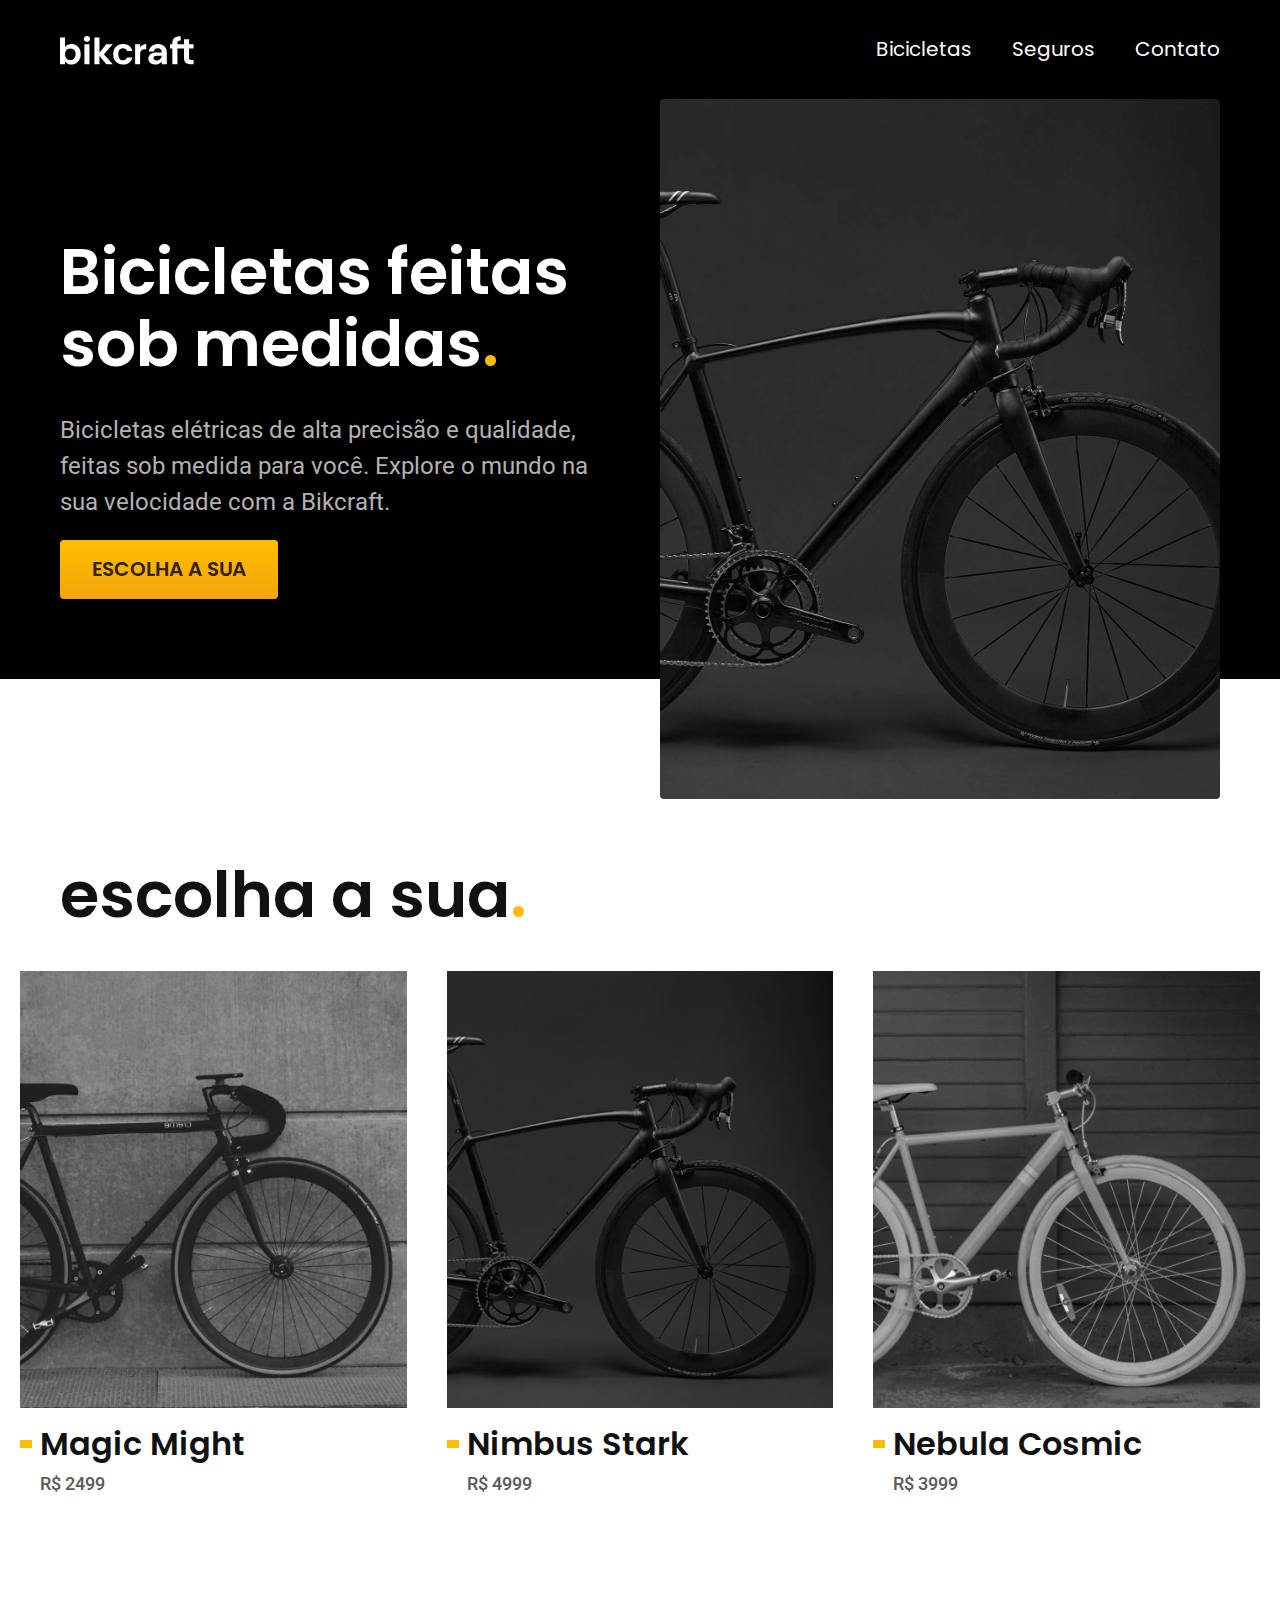
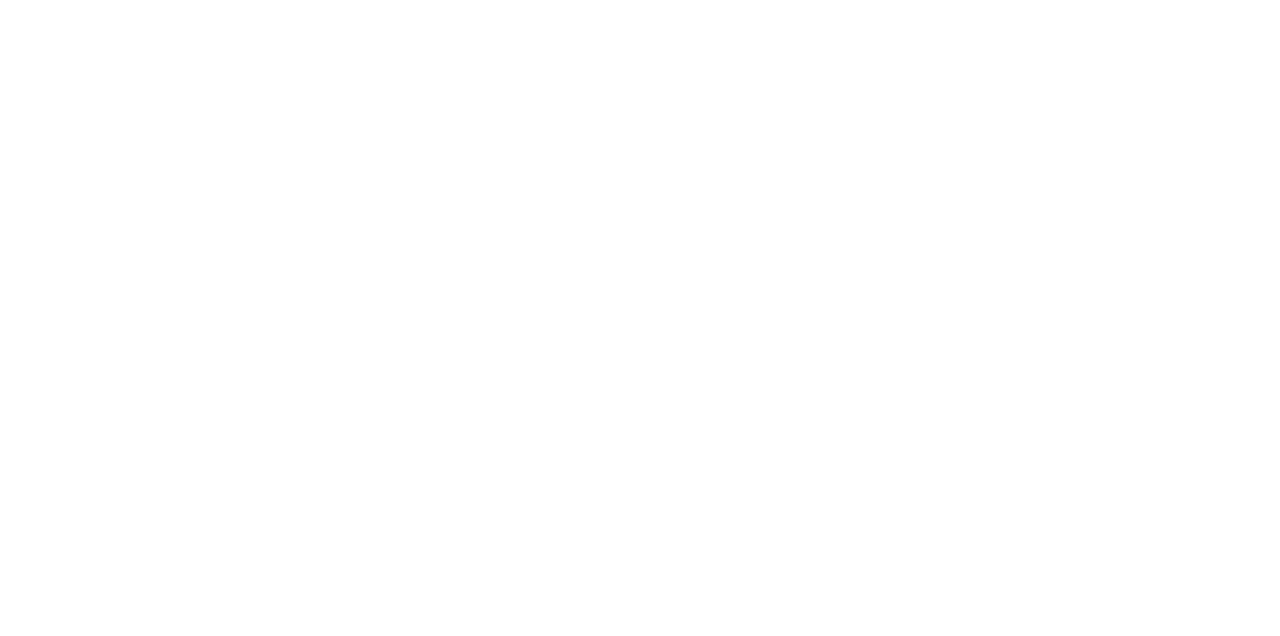
==== index.html @ 34b4db90 "componentes, tipografia, lista de bicicletas" ====
<!DOCTYPE html>
<html lang="pt-br">
<head>
    <meta charset="UTF-8">
    <meta name="viewport" content="width=device-width, initial-scale=1.0">
    <meta name="description" content="Bicicletas elétricas de alta precisão e qualidade, feitas sob medida para você. Explore o mundo na sua velocidade com a Bikcraft.">
    <title>Bikecraft - Bicicletas Elétricas</title>
    <link rel="stylesheet" href="./css/style.css">

    <link rel="preconnect" href="https://fonts.googleapis.com">
    <link rel="preconnect" href="https://fonts.gstatic.com" crossorigin>
    <link href="https://fonts.googleapis.com/css2?family=Poppins:wght@400;600&family=Roboto:wght@400;500&display=swap" rel="stylesheet">

</head>
<body>
    <header class="header-bg">
     <div class="header container">
            <a href="./"><img src="./img/bikcraft.svg" alt="Bikcraft"></a>
        <nav aria-label="primaria">
            <ul class="header-menu font-1-m cor-0">
                <li><a href="./bicicletas.html">Bicicletas</a></li>
                <li><a href="./seguros.html">Seguros</a></li>
                <li><a href="./contato.html">Contato</a></li>
            </ul>
        </nav>
     </div>
    </header>

    <main class="introducao-bg">
        <div class="introducao container">
            <div class="introducao-conteudo">
                <h1 class="font-1-xxl cor-0">Bicicletas feitas sob medidas<span class="cor-p1">.</span></h1>
                <p class="font-2-l cor-5">Bicicletas elétricas de alta precisão e qualidade, feitas sob medida para você. Explore o mundo na sua velocidade com a Bikcraft.</p>
                <a class="botao" href="./bibicletas.html">Escolha a sua</a>
            </div>
            <div>
                <img src="./img/fotos/introducao.jpg" alt="Bicicleta elétrica preta">
            </div>
        </div>
    </main>

    <article class="bicicletas-lista">
        
    <h2 class="container font-1-xxl">escolha a sua<span class="cor-p1">.</span></h2>

    <ul>
        <li>
           <a href="./bicicletas/magic.html">
            <img src="./img/bicicletas/magic-home.jpg" alt="Bicicleta preta">
            <h3 class="font-1-xl">Magic Might</h3>
            <span class="font-2-m cor-8">R$ 2499</span>
           </a>
        </li>

        <li>
            <a href="./bicicletas/nimbus.html">
             <img src="./img/bicicletas/nimbus-home.jpg" alt="Bicicleta preta">
             <h3 class="font-1-xl">Nimbus Stark</h3>
             <span class="font-2-m cor-8">R$ 4999</span>
            </a>
         </li>

         <li>
            <a href="./bicicletas/nebula.html">
             <img src="./img/bicicletas/nebula-home.jpg" alt="Bicicleta preta">
             <h3 class="font-1-xl">Nebula Cosmic</h3>
             <span class="font-2-m cor-8">R$ 3999</span>
            </a>
         </li>
    </ul>

    </article>    

</body>
</html>
---- css/style.css ----
@import "./global/global.css";
@import "./global/header.css";


/* UTILIDADES */
@import "./utilidades/componentes.css";
@import "./utilidades/tipografia.css";
@import "./utilidades/cores.css";

/* HOME */
@import "./home/introducao.css";

/* BICICLETAS */
@import "./bicicletas/bicicletas-lista.css";
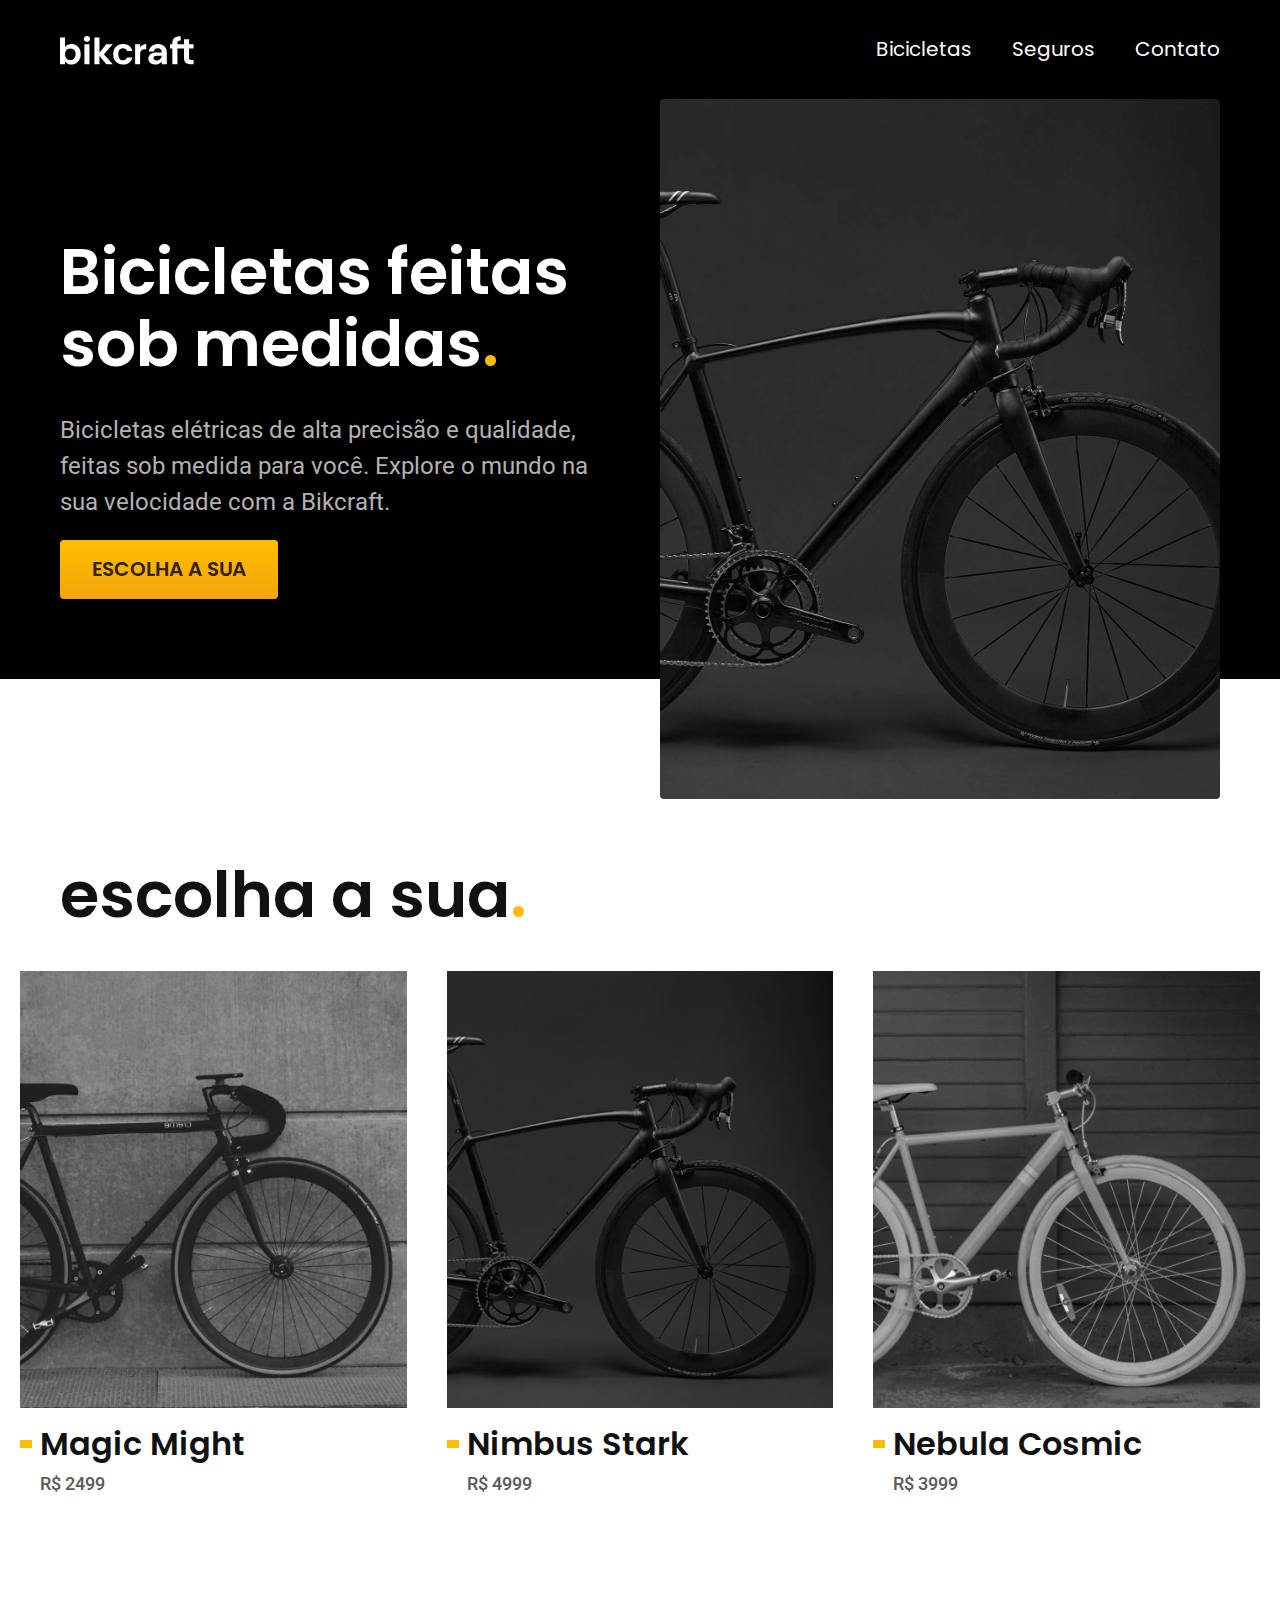
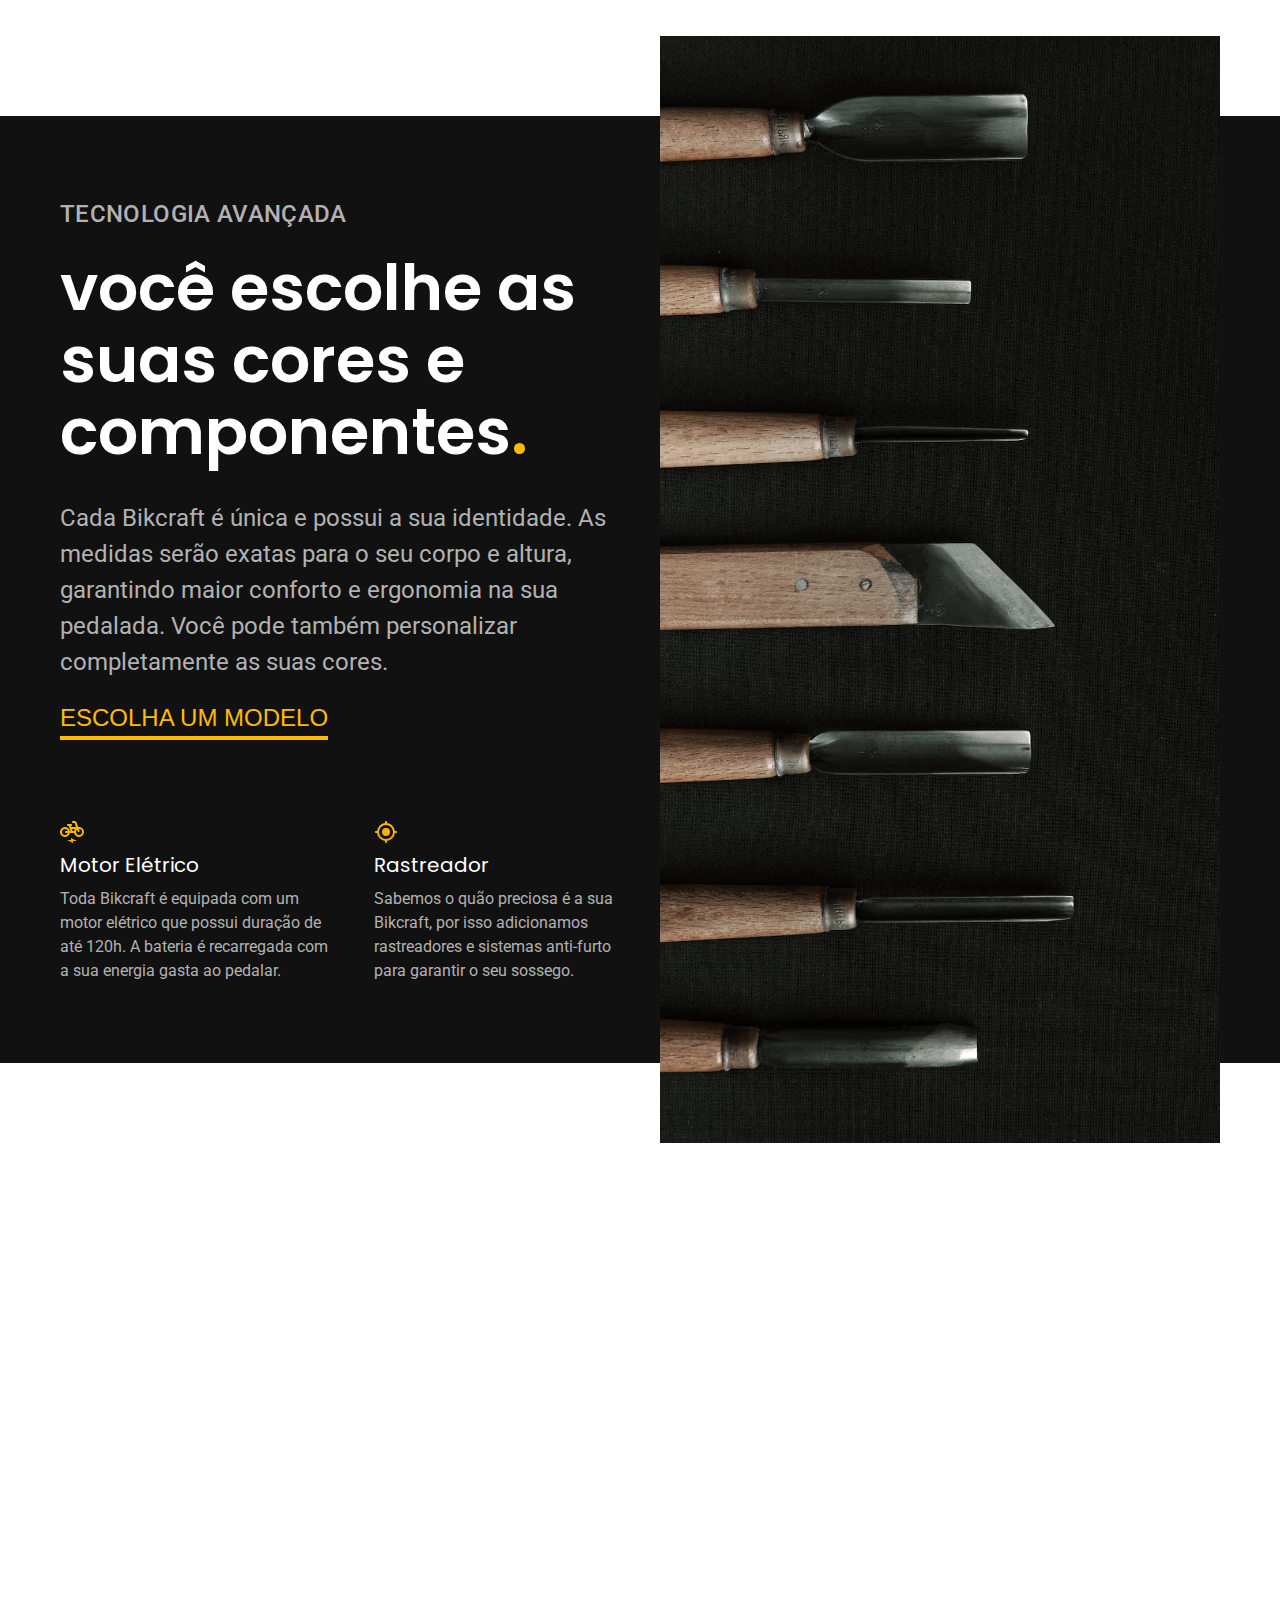
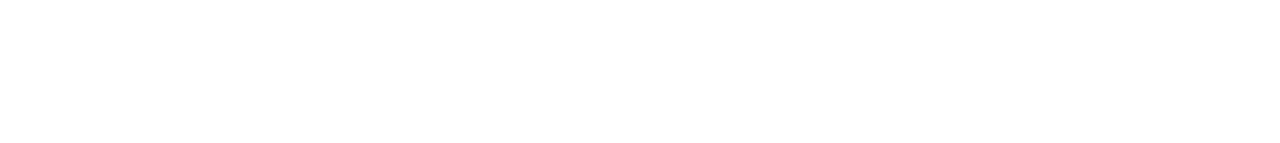
==== commit f96afbdd: "tecnologias" ====
--- a/index.html
+++ b/index.html
@@ -68,8 +68,38 @@
             </a>
          </li>
     </ul>
+    </article>  
+    
+    <article class="tecnologia-bg">
+        <div class="tecnologia container">
+            <div class="tecnologia-conteudo">
+                <span class="font-2-l-b cor-5">Tecnologia Avançada</span>
+                <h2 class="font-1-xxl cor-0">você escolhe as suas cores e componentes<span class="cor-p1">.</span></h2>
+                <p class="font-2-l cor-5">Cada Bikcraft é única e possui a sua identidade. As medidas serão exatas para o seu corpo e altura, garantindo maior conforto e ergonomia na sua pedalada. Você pode também personalizar completamente as suas cores.</p>
+                <a class="link" href="./bicicletas.html">Escolha um modelo</a>
 
-    </article>    
+                <div class="tecnologia-vantagens">
+                    <div>
+                        <img src="./img/icones/eletrica.svg" alt="">
+                        <h3 class="font-1-m cor-0">Motor Elétrico</h3>
+                        <p class="font-2-s cor-5">Toda Bikcraft é equipada com um motor elétrico que possui duração de até 120h. A bateria é recarregada com a sua energia gasta ao pedalar.</p>
+                    </div>
+    
+                    <div>
+                        <img src="./img/icones/rastreador.svg" alt="">
+                        <h3 class="font-1-m cor-0">Rastreador</h3>
+                        <p class="font-2-s cor-5">Sabemos o quão preciosa é a sua Bikcraft, por isso adicionamos rastreadores e sistemas anti-furto para garantir o seu sossego.</p>
+                    </div>
+                </div>
+            </div>
+            
+            <div class="tecnologia-imagem">
+                <img src="./img/fotos/tecnologia.jpg" alt="Imagem decorativa">
+            </div>
+            
+        </div>
+
+    </article>
 
 </body>
 </html>--- a/css/style.css
+++ b/css/style.css
@@ -9,6 +9,7 @@
 
 /* HOME */
 @import "./home/introducao.css";
+@import "./home/tecnologia.css";
 
 /* BICICLETAS */
 @import "./bicicletas/bicicletas-lista.css";
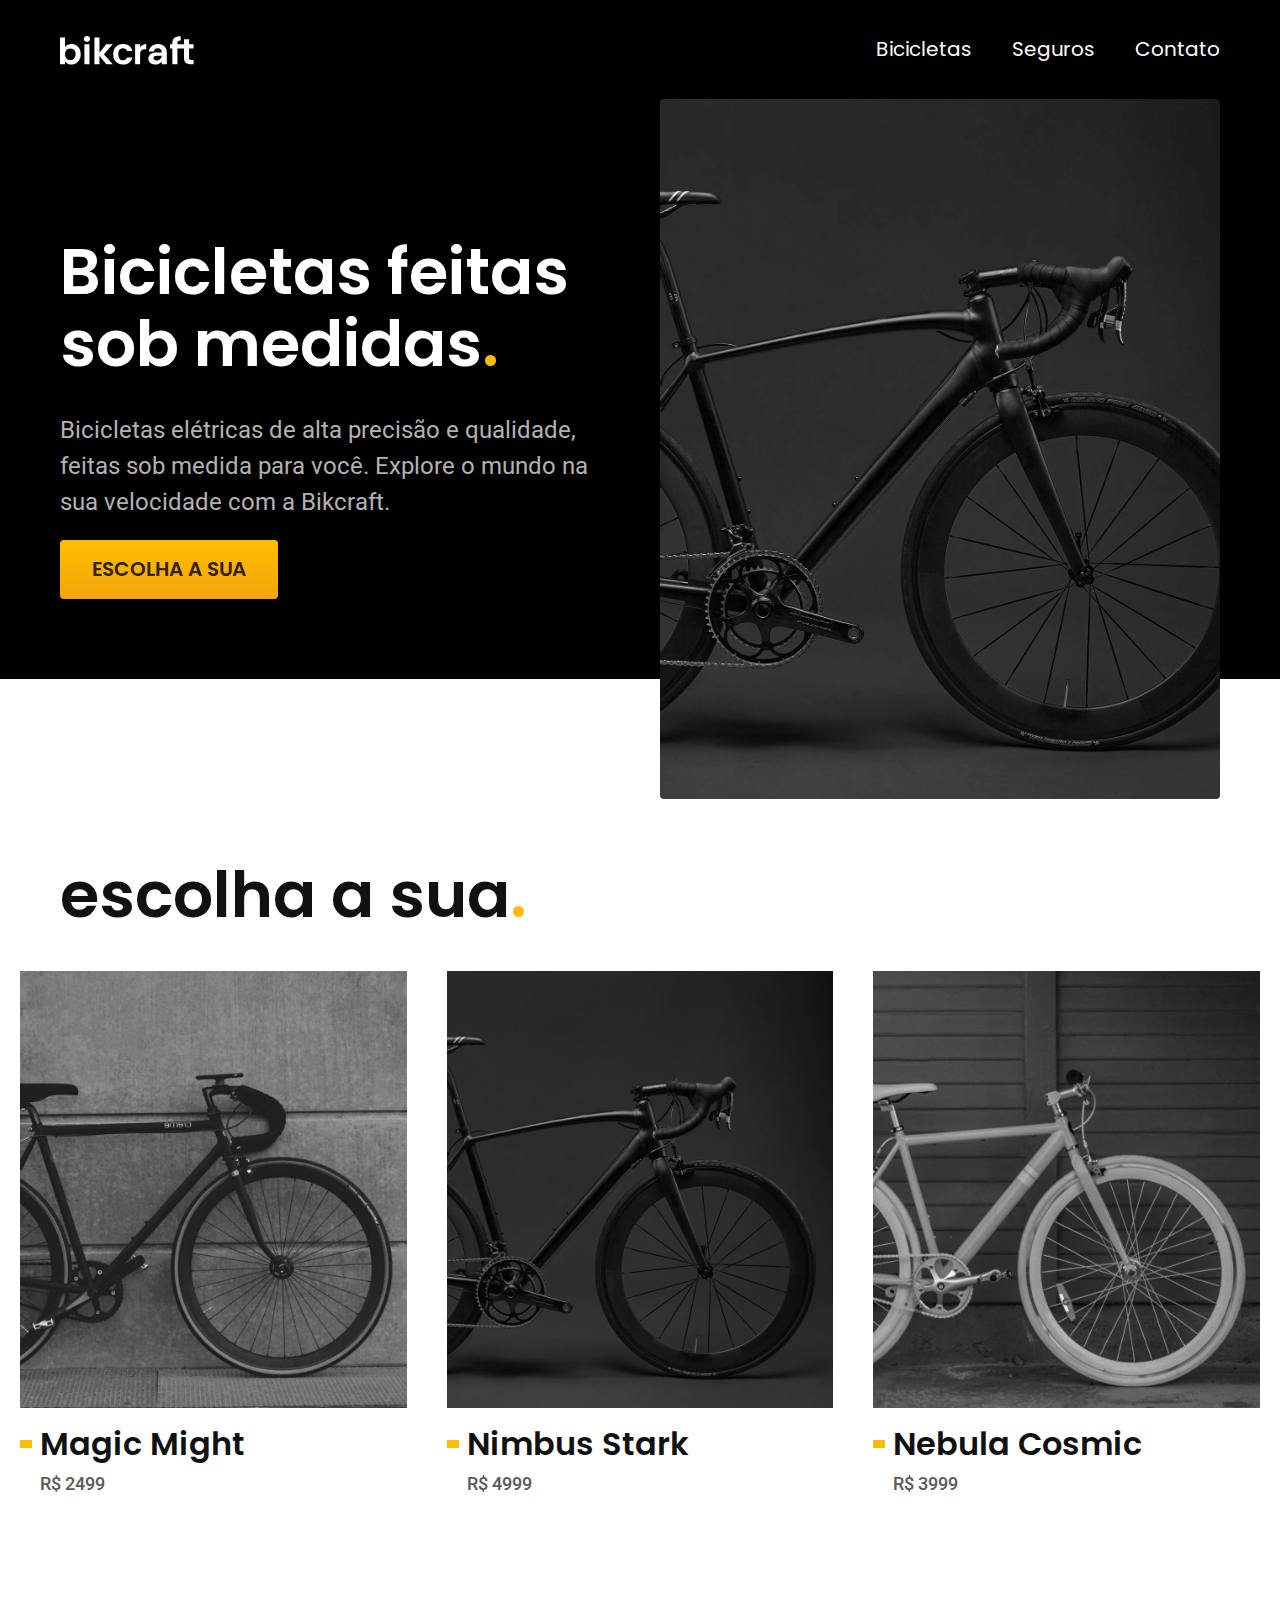
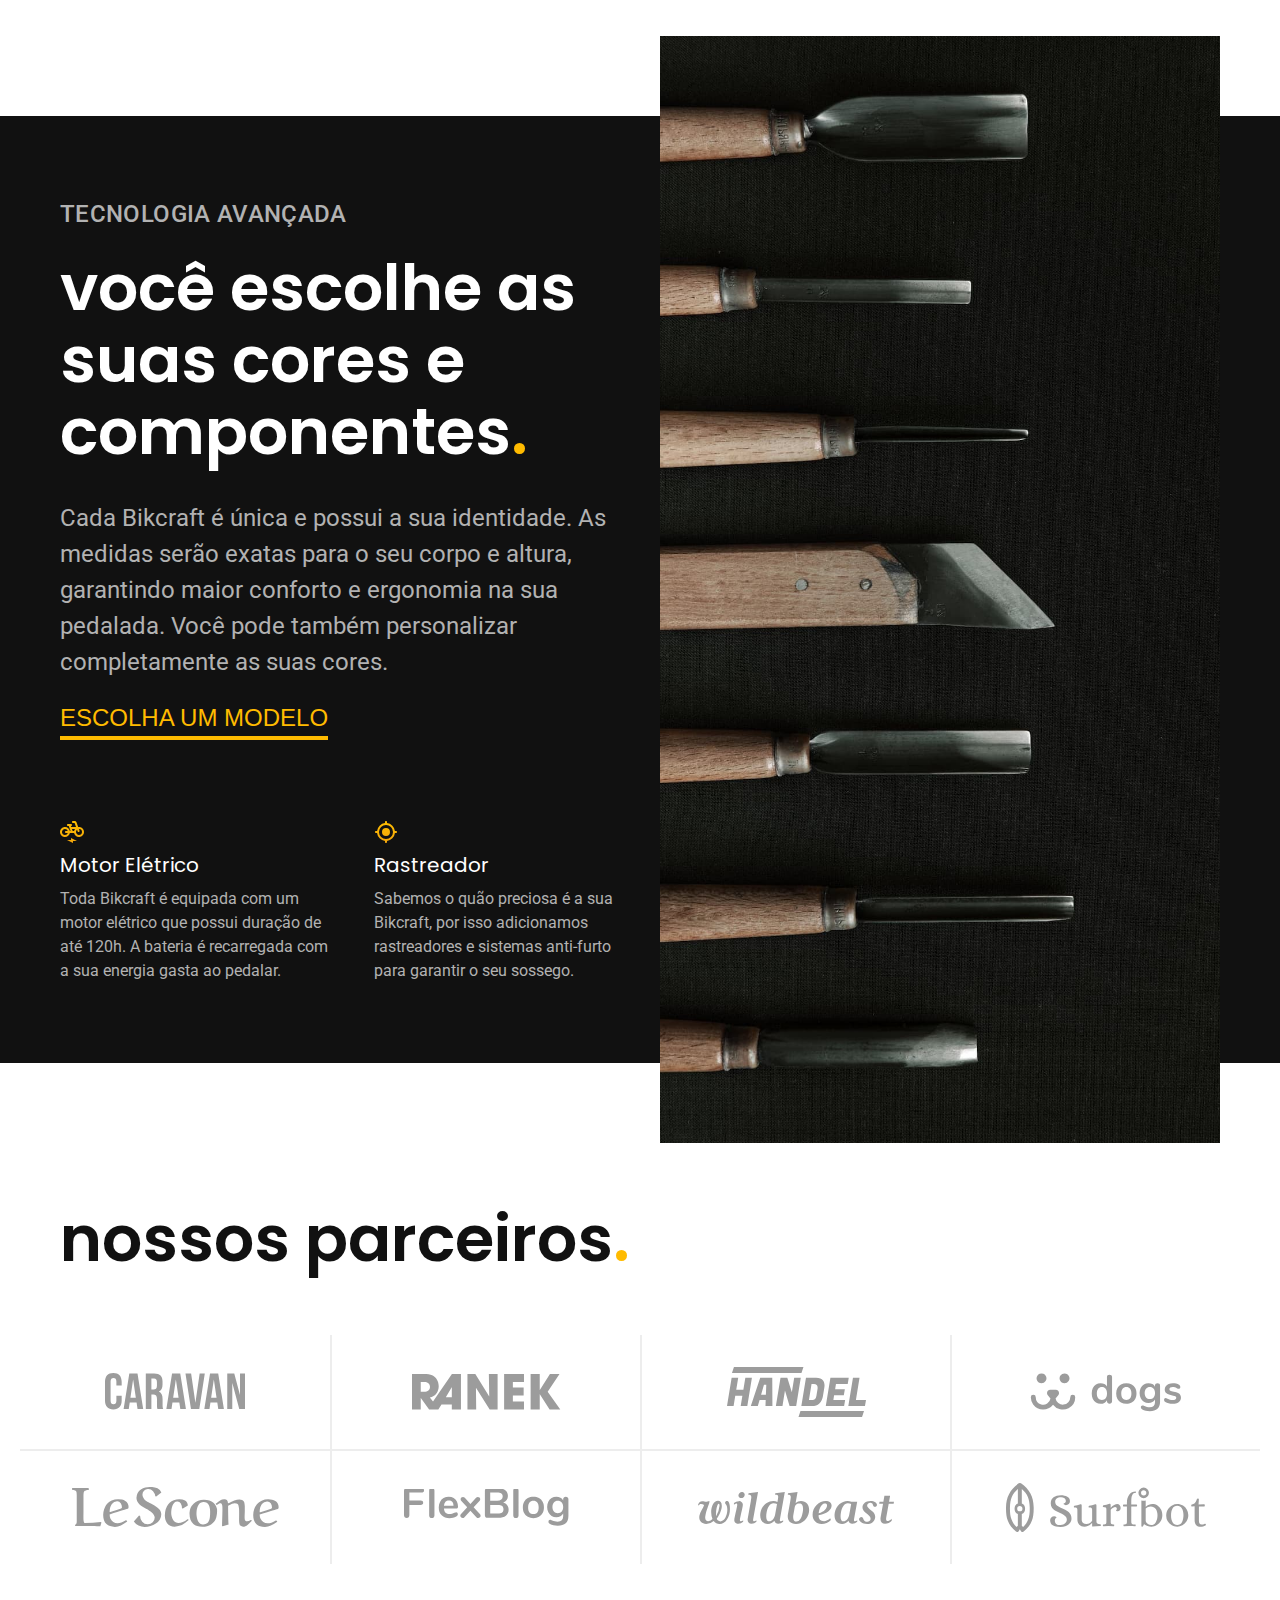
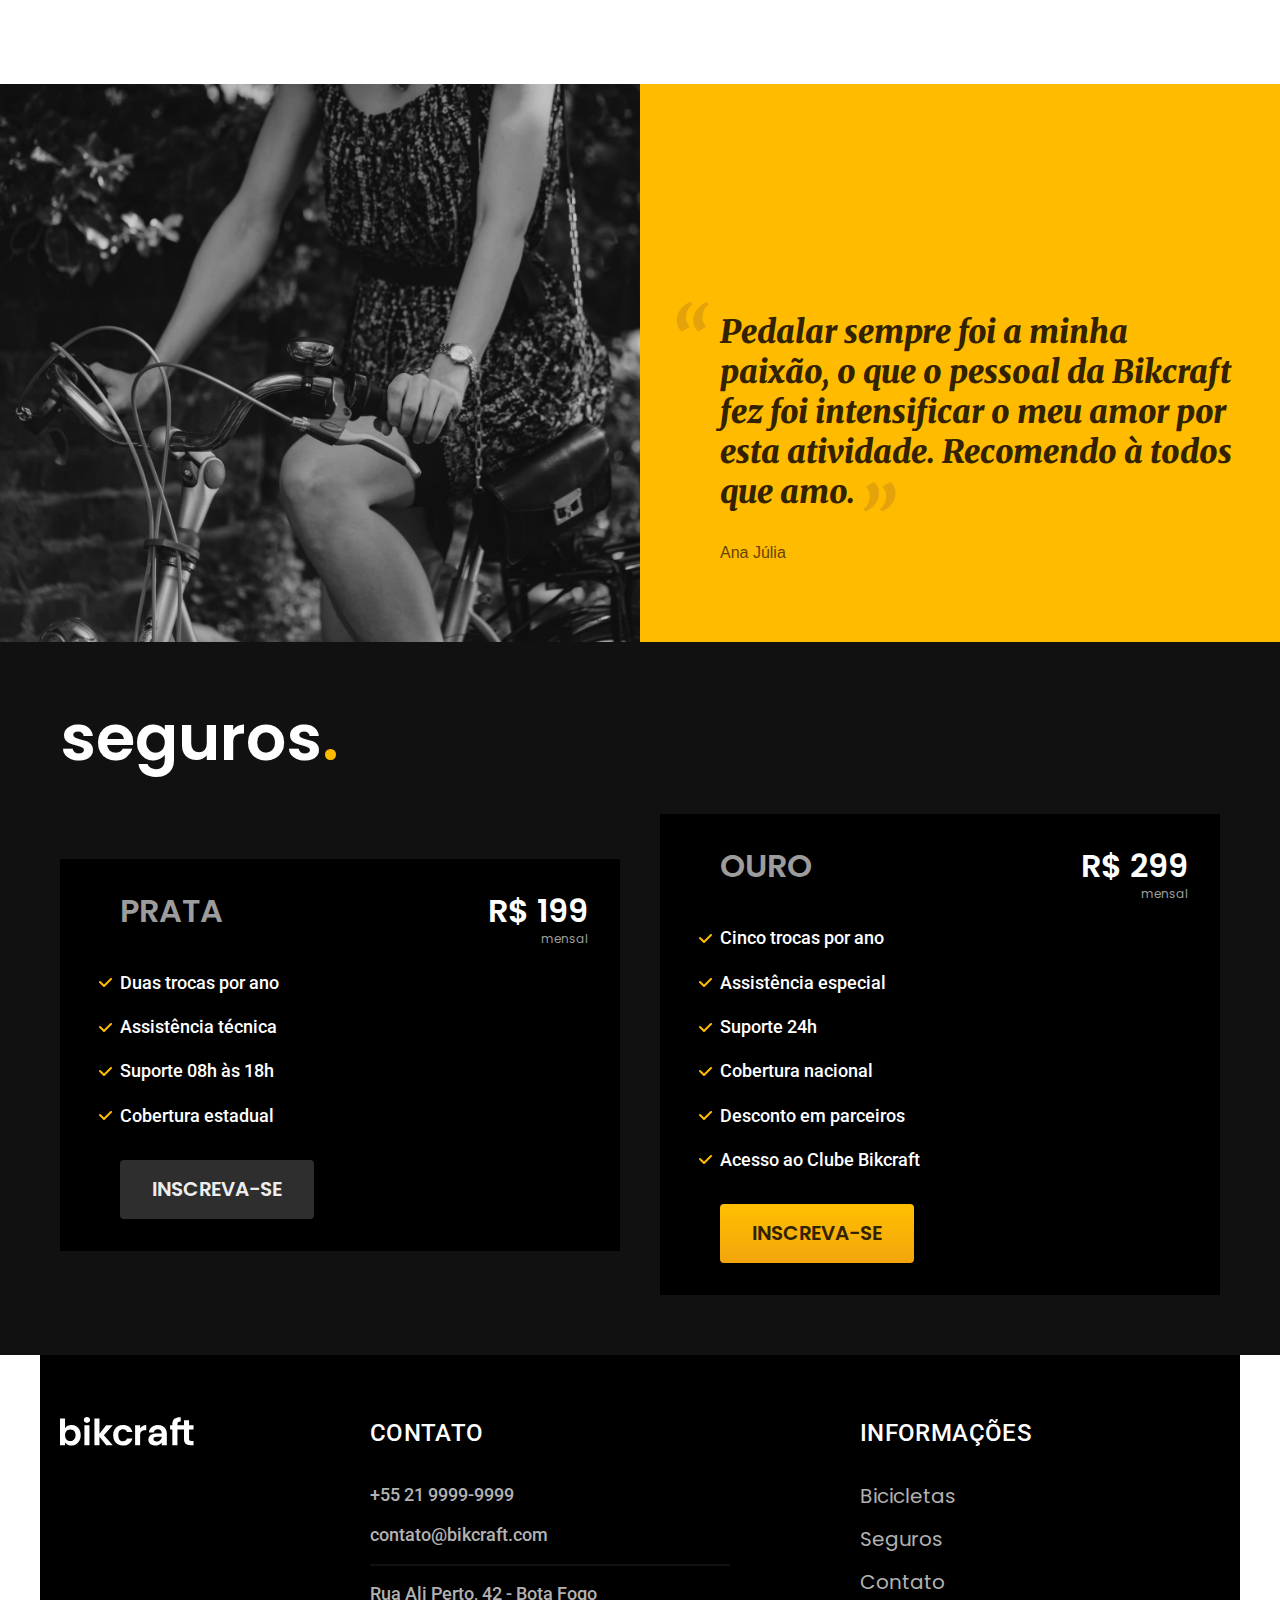
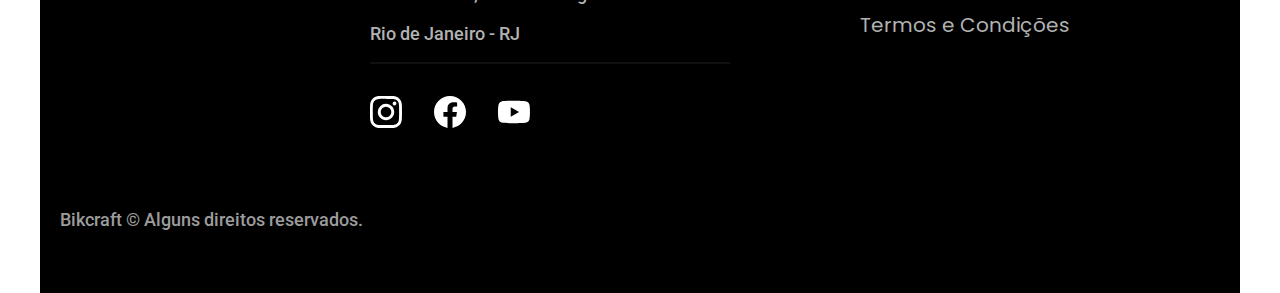
==== commit 115457a3: "termos e seguros" ====
--- a/index.html
+++ b/index.html
@@ -7,9 +7,10 @@
     <title>Bikecraft - Bicicletas Elétricas</title>
     <link rel="stylesheet" href="./css/style.css">
 
+
     <link rel="preconnect" href="https://fonts.googleapis.com">
     <link rel="preconnect" href="https://fonts.gstatic.com" crossorigin>
-    <link href="https://fonts.googleapis.com/css2?family=Poppins:wght@400;600&family=Roboto:wght@400;500&display=swap" rel="stylesheet">
+    <link href="https://fonts.googleapis.com/css2?family=Merriweather:ital,wght@1,900&family=Poppins:wght@400;600&family=Roboto:wght@400;500&display=swap" rel="stylesheet">
 
 </head>
 <body>
@@ -101,5 +102,105 @@
 
     </article>
 
+    <section class="parceiros" aria-label="Nossos Parceiros">
+        <h2 class="container font-1-xxl">nossos parceiros<span class="cor-p1">.</span></h2>
+
+        <ul>
+            <li><img src="./img/parceiros/caravan.svg" alt="caravan"></li>
+            <li><img src="./img/parceiros/ranek.svg" alt="ranek"></li>
+            <li><img src="./img/parceiros/handel.svg" alt="handel"></li>
+            <li><img src="./img/parceiros/dogs.svg" alt="dogs"></li>
+            <li><img src="./img/parceiros/lescone.svg" alt="lescone"></li>
+            <li><img src="./img/parceiros/flexblog.svg" alt="flexblog"></li>
+            <li><img src="./img/parceiros/wildbeast.svg" alt="wildbeast"></li>
+            <li><img src="./img/parceiros/surfbot.svg" alt="surfbot"></li>
+            
+        </ul>
+    </section>
+
+    <section class="depoimento" aria-label="Depoimento">
+        <div>
+            <img src="./img/fotos/depoimento.jpg" alt="Pessoa pedalando uma bicicleta Bikcraft">
+        </div>
+        <div class="depoimento-conteudo">
+            <blockquote class="font-1-xl cor-p5">
+                <p>Pedalar sempre foi a minha paixão, o que o pessoal da Bikcraft fez foi intensificar o meu amor por esta atividade. Recomendo à todos que amo.</p>
+            </blockquote>
+            <span class="font-1-m-b cor-p4">Ana Júlia</span>
+
+        </div>
+
+    </section>
+
+    <article class="seguros-bg">
+        <div class="seguros container">
+            <h2 class="font-1-xxl cor-0">seguros<span class="cor-p1">.</span></h2>  
+            <div class="seguros-item">
+                <h3 class="font-1-xl cor-6">PRATA</h3>
+                <span class="font-1-xl cor-0">R$ 199 <span class="font-1-xs cor-6">mensal</span></span>
+                <ul class="font-2-m cor-0">
+                    <li>Duas trocas por ano</li>
+                    <li>Assistência técnica</li>
+                    <li>Suporte 08h às 18h</li>
+                    <li>Cobertura estadual</li>
+                </ul>
+                <a class="botao secundario" href="./orcamento.html">Inscreva-se</a>
+            </div>
+
+            <div class="seguros-item">
+                <h3 class="font-1-xl cor-6">OURO</h3>
+                <span class="font-1-xl cor-0">R$ 299 <span class="font-1-xs cor-6">mensal</span></span>
+                <ul class="font-2-m cor-0">
+                    <li>Cinco trocas por ano</li>
+                    <li>Assistência especial</li>
+                    <li>Suporte 24h</li>
+                    <li>Cobertura nacional</li>
+                    <li>Desconto em parceiros</li>
+                    <li>Acesso ao Clube Bikcraft</li>
+                </ul>
+                <a class="botao" href="./orcamento.html">Inscreva-se</a>
+            </div>
+        </div>
+    </article>
+
+    <footer class="footer-bg">
+        <div class="footer container">
+            <img src="./img/bikcraft.svg" alt="Bikcraft">
+            <div class="footer-contato">
+                <h3 class="font-2-l-b cor-0">Contato</h3>
+                <ul class="font-2-m cor-5">
+                    <li><a href="tel:+552199999999">+55 21 9999-9999</a></li>
+                    <li><a href="mailto:contato@bikcraft.com">contato@bikcraft.com</a></li>
+                    <li>Rua Ali Perto, 42 - Bota Fogo</li>
+                    <li>Rio de Janeiro - RJ</li>
+                </ul>
+                <div class="footer-redes">
+                    <a href="./">
+                        <img src="./img/redes/instagram.svg" alt="Instagram">
+                    </a>
+                    <a href="./">
+                        <img src="./img/redes/facebook.svg" alt="Facebook">
+                    </a>
+                    <a href="./">
+                        <img src="./img/redes/youtube.svg" alt="Youtube">
+                    </a>
+
+                </div>
+            </div>
+            <div class="footer-informacoes">
+                <h3 class="font-2-l-b cor-0">Informações</h3>
+                <nav>
+                    <ul class="font-1-m cor-5">
+                        <li><a href="./bicicletas.html">Bicicletas</a></li>
+                        <li><a href="./seguros.html">Seguros</a></li>
+                        <li><a href="./contato.html">Contato</a></li>
+                        <li><a href="./termos.html">Termos e Condições</a></li>
+                    </ul>
+                </nav>
+            </div>
+            <p class="footer-copy font-2-m cor-6">Bikcraft © Alguns direitos reservados.</p>
+        </div>
+
+    </footer>
 </body>
 </html>--- a/css/style.css
+++ b/css/style.css
@@ -1,5 +1,6 @@
 @import "./global/global.css";
 @import "./global/header.css";
+@import "./global/footer.css";
 
 
 /* UTILIDADES */
@@ -10,6 +11,14 @@
 /* HOME */
 @import "./home/introducao.css";
 @import "./home/tecnologia.css";
+@import "./home/parceiros.css";
+@import "./home/depoimento.css";
 
 /* BICICLETAS */
 @import "./bicicletas/bicicletas-lista.css";
+
+/* SEGUROS */
+@import "./seguros/seguros.css";
+
+/* TERMOS */
+@import "./termos/termos.css";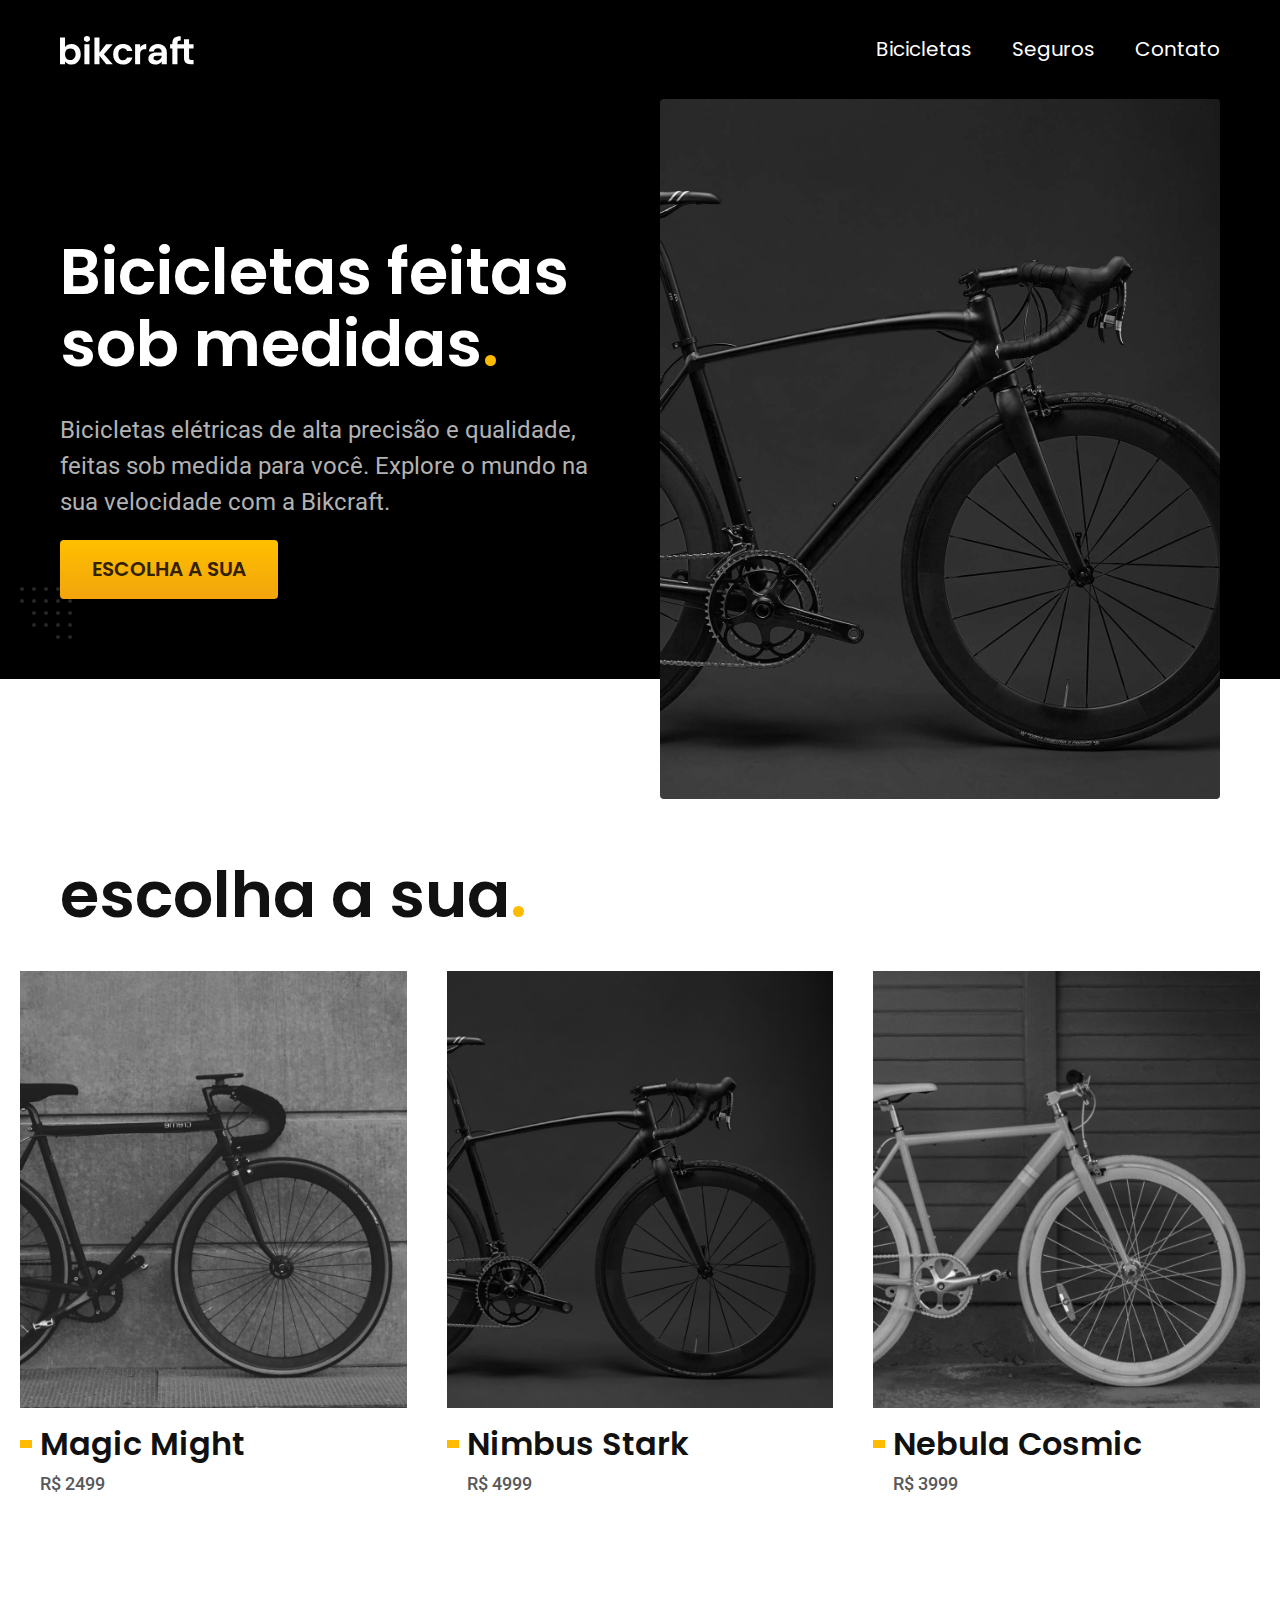
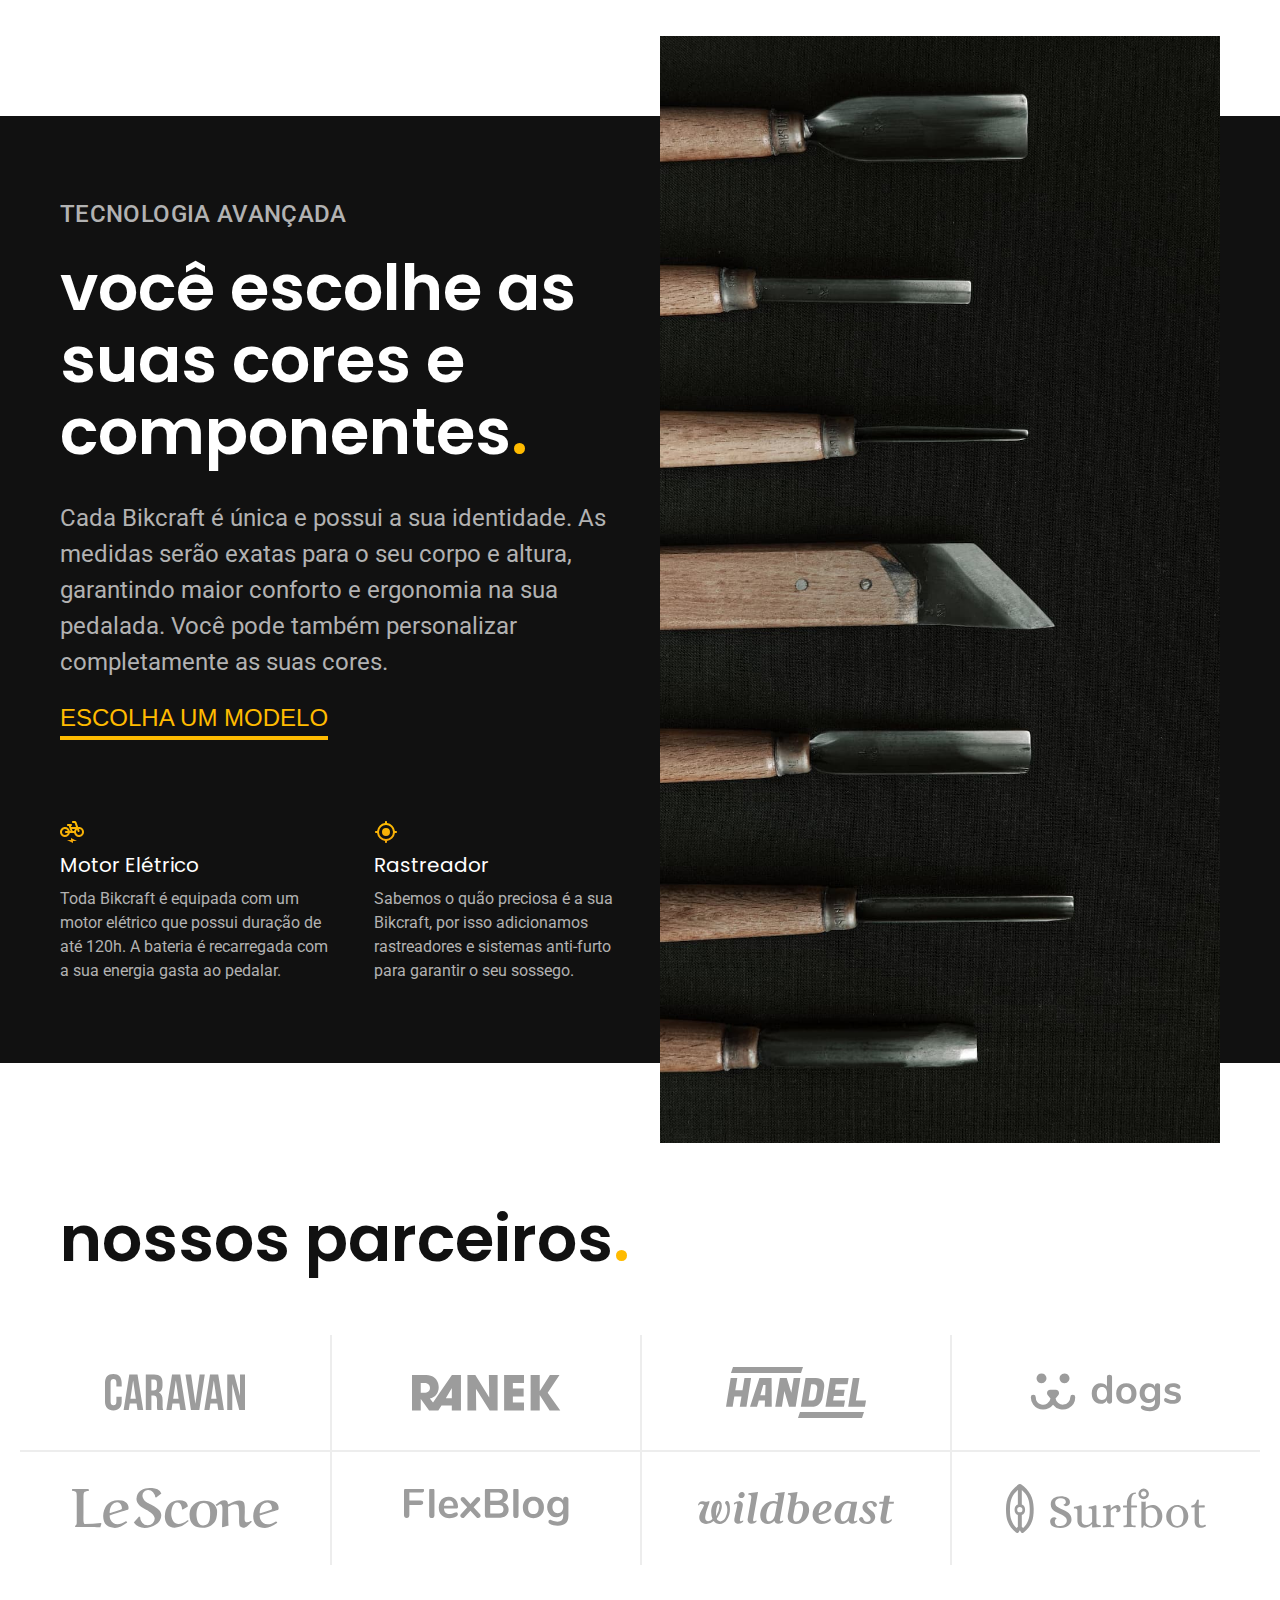
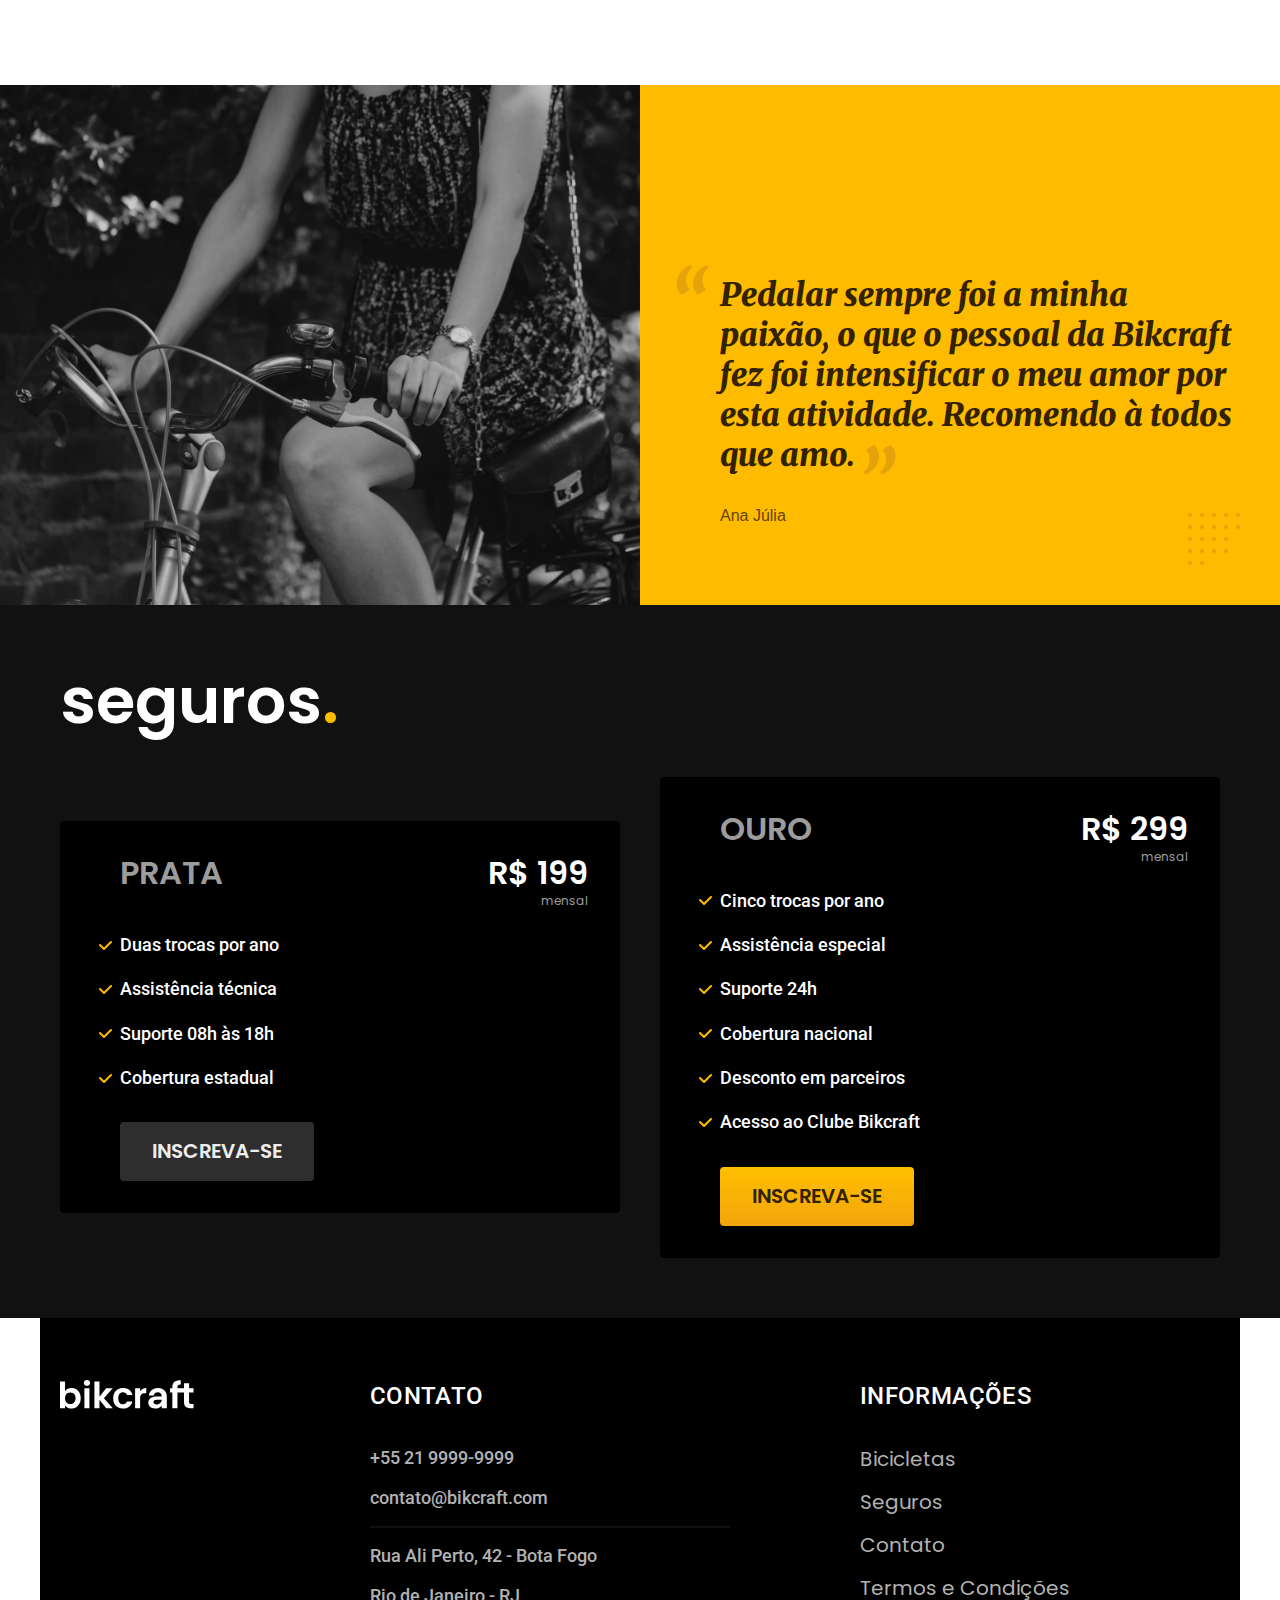
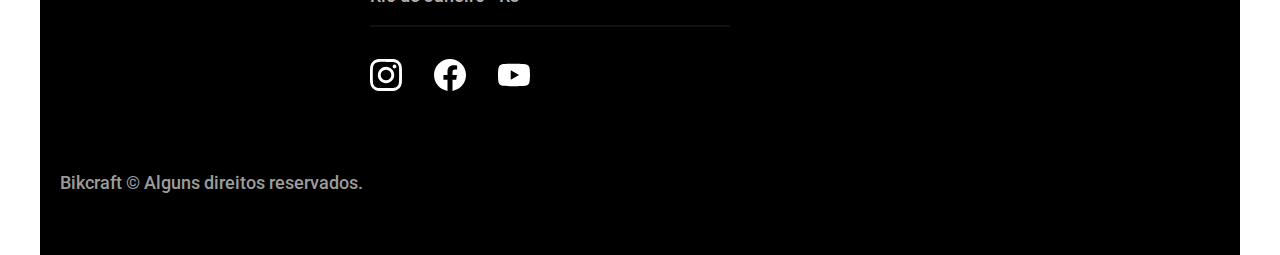
==== commit 9e3458f6: "otimizações do site" ====
--- a/index.html
+++ b/index.html
@@ -5,6 +5,8 @@
     <meta name="viewport" content="width=device-width, initial-scale=1.0">
     <meta name="description" content="Bicicletas elétricas de alta precisão e qualidade, feitas sob medida para você. Explore o mundo na sua velocidade com a Bikcraft.">
     <title>Bikecraft - Bicicletas Elétricas</title>
+
+    <link rel="preload" href="./css/style.css" as="style">
     <link rel="stylesheet" href="./css/style.css">
 
 
@@ -16,7 +18,7 @@
 <body>
     <header class="header-bg">
      <div class="header container">
-            <a href="./"><img src="./img/bikcraft.svg" alt="Bikcraft"></a>
+            <a href="./"><img src="./img/bikcraft.svg" width="136" height="32" alt="Bikcraft"></a>
         <nav aria-label="primaria">
             <ul class="header-menu font-1-m cor-0">
                 <li><a href="./bicicletas.html">Bicicletas</a></li>
@@ -34,9 +36,11 @@
                 <p class="font-2-l cor-5">Bicicletas elétricas de alta precisão e qualidade, feitas sob medida para você. Explore o mundo na sua velocidade com a Bikcraft.</p>
                 <a class="botao" href="./bibicletas.html">Escolha a sua</a>
             </div>
-            <div>
-                <img src="./img/fotos/introducao.jpg" alt="Bicicleta elétrica preta">
-            </div>
+            <picture>
+                <source media="(max-width: 800px)" srcset="./img/bicicletas/nimbus.jpg">
+                <img src="./img/fotos/introducao.jpg" width="1280" height="1600" alt="Bicicleta elétrica preta">
+            </picture>
+            
         </div>
     </main>
 
@@ -47,7 +51,7 @@
     <ul>
         <li>
            <a href="./bicicletas/magic.html">
-            <img src="./img/bicicletas/magic-home.jpg" alt="Bicicleta preta">
+            <img src="./img/bicicletas/magic-home.jpg" width="920" height="1040" alt="Bicicleta preta">
             <h3 class="font-1-xl">Magic Might</h3>
             <span class="font-2-m cor-8">R$ 2499</span>
            </a>
@@ -55,7 +59,7 @@
 
         <li>
             <a href="./bicicletas/nimbus.html">
-             <img src="./img/bicicletas/nimbus-home.jpg" alt="Bicicleta preta">
+             <img src="./img/bicicletas/nimbus-home.jpg" width="920" height="1040" alt="Bicicleta preta">
              <h3 class="font-1-xl">Nimbus Stark</h3>
              <span class="font-2-m cor-8">R$ 4999</span>
             </a>
@@ -63,7 +67,7 @@
 
          <li>
             <a href="./bicicletas/nebula.html">
-             <img src="./img/bicicletas/nebula-home.jpg" alt="Bicicleta preta">
+             <img src="./img/bicicletas/nebula-home.jpg" width="920" height="1040" alt="Bicicleta preta">
              <h3 class="font-1-xl">Nebula Cosmic</h3>
              <span class="font-2-m cor-8">R$ 3999</span>
             </a>
@@ -81,13 +85,13 @@
 
                 <div class="tecnologia-vantagens">
                     <div>
-                        <img src="./img/icones/eletrica.svg" alt="">
+                        <img src="./img/icones/eletrica.svg" width="24" height="24" alt="">
                         <h3 class="font-1-m cor-0">Motor Elétrico</h3>
                         <p class="font-2-s cor-5">Toda Bikcraft é equipada com um motor elétrico que possui duração de até 120h. A bateria é recarregada com a sua energia gasta ao pedalar.</p>
                     </div>
     
                     <div>
-                        <img src="./img/icones/rastreador.svg" alt="">
+                        <img src="./img/icones/rastreador.svg" width="24" height="24" alt="">
                         <h3 class="font-1-m cor-0">Rastreador</h3>
                         <p class="font-2-s cor-5">Sabemos o quão preciosa é a sua Bikcraft, por isso adicionamos rastreadores e sistemas anti-furto para garantir o seu sossego.</p>
                     </div>
@@ -95,7 +99,7 @@
             </div>
             
             <div class="tecnologia-imagem">
-                <img src="./img/fotos/tecnologia.jpg" alt="Imagem decorativa">
+                <img src="./img/fotos/tecnologia.jpg" width="1200" height="1920" alt="Imagem decorativa">
             </div>
             
         </div>
@@ -106,21 +110,21 @@
         <h2 class="container font-1-xxl">nossos parceiros<span class="cor-p1">.</span></h2>
 
         <ul>
-            <li><img src="./img/parceiros/caravan.svg" alt="caravan"></li>
-            <li><img src="./img/parceiros/ranek.svg" alt="ranek"></li>
-            <li><img src="./img/parceiros/handel.svg" alt="handel"></li>
-            <li><img src="./img/parceiros/dogs.svg" alt="dogs"></li>
-            <li><img src="./img/parceiros/lescone.svg" alt="lescone"></li>
-            <li><img src="./img/parceiros/flexblog.svg" alt="flexblog"></li>
-            <li><img src="./img/parceiros/wildbeast.svg" alt="wildbeast"></li>
-            <li><img src="./img/parceiros/surfbot.svg" alt="surfbot"></li>
+            <li><img src="./img/parceiros/caravan.svg" width="140" height="38" alt="caravan"></li>
+            <li><img src="./img/parceiros/ranek.svg" width="149" height="36" alt="ranek"></li>
+            <li><img src="./img/parceiros/handel.svg" width="140" height="50" alt="handel"></li>
+            <li><img src="./img/parceiros/dogs.svg" width="152" height="39" alt="dogs"></li>
+            <li><img src="./img/parceiros/lescone.svg" width="208" height="41" alt="lescone"></li>
+            <li><img src="./img/parceiros/flexblog.svg" width="165" height="38" alt="flexblog"></li>
+            <li><img src="./img/parceiros/wildbeast.svg" width="196" height="34" alt="wildbeast"></li>
+            <li><img src="./img/parceiros/surfbot.svg" width="200" height="49" alt="surfbot"></li>
             
         </ul>
     </section>
 
     <section class="depoimento" aria-label="Depoimento">
         <div>
-            <img src="./img/fotos/depoimento.jpg" alt="Pessoa pedalando uma bicicleta Bikcraft">
+            <img src="./img/fotos/depoimento.jpg" width="1560" height="1360" alt="Pessoa pedalando uma bicicleta Bikcraft">
         </div>
         <div class="depoimento-conteudo">
             <blockquote class="font-1-xl cor-p5">
@@ -165,7 +169,7 @@
 
     <footer class="footer-bg">
         <div class="footer container">
-            <img src="./img/bikcraft.svg" alt="Bikcraft">
+            <img src="./img/bikcraft.svg" width="136" height="32" alt="Bikcraft">
             <div class="footer-contato">
                 <h3 class="font-2-l-b cor-0">Contato</h3>
                 <ul class="font-2-m cor-5">
@@ -176,13 +180,13 @@
                 </ul>
                 <div class="footer-redes">
                     <a href="./">
-                        <img src="./img/redes/instagram.svg" alt="Instagram">
+                        <img src="./img/redes/instagram.svg" width="32" height="32" alt="Instagram">
                     </a>
                     <a href="./">
-                        <img src="./img/redes/facebook.svg" alt="Facebook">
+                        <img src="./img/redes/facebook.svg" width="32" height="32" alt="Facebook">
                     </a>
                     <a href="./">
-                        <img src="./img/redes/youtube.svg" alt="Youtube">
+                        <img src="./img/redes/youtube.svg" width="32" height="32" alt="Youtube">
                     </a>
 
                 </div>
--- a/css/style.css
+++ b/css/style.css
@@ -7,6 +7,8 @@
 @import "./utilidades/componentes.css";
 @import "./utilidades/tipografia.css";
 @import "./utilidades/cores.css";
+@import "./utilidades/formulario.css";
+
 
 /* HOME */
 @import "./home/introducao.css";
@@ -14,11 +16,32 @@
 @import "./home/parceiros.css";
 @import "./home/depoimento.css";
 
+
 /* BICICLETAS */
 @import "./bicicletas/bicicletas-lista.css";
+@import "./bicicletas/bicicletas.css";
+
+
+/* BICICLETA */
+@import "./bicicleta/bicicleta.css";
+@import "./bicicleta/seguro.css";
+
 
 /* SEGUROS */
 @import "./seguros/seguros.css";
+@import "./seguros/vantagens.css";
+@import "./seguros/perguntas.css";
+
+
+/* CONTATO */
+@import "./contato/contato.css";
+@import "./contato/lojas.css";
+
+
+/* ORÇAMENTO */
+@import "./orcamento/orcamento.css";
+
 
 /* TERMOS */
-@import "./termos/termos.css";+@import "./termos/termos.css";
+
--- a/css/style.css
+++ b/css/style.css
@@ -7,6 +7,8 @@
 @import "./utilidades/componentes.css";
 @import "./utilidades/tipografia.css";
 @import "./utilidades/cores.css";
+@import "./utilidades/formulario.css";
+
 
 /* HOME */
 @import "./home/introducao.css";
@@ -14,11 +16,32 @@
 @import "./home/parceiros.css";
 @import "./home/depoimento.css";
 
+
 /* BICICLETAS */
 @import "./bicicletas/bicicletas-lista.css";
+@import "./bicicletas/bicicletas.css";
+
+
+/* BICICLETA */
+@import "./bicicleta/bicicleta.css";
+@import "./bicicleta/seguro.css";
+
 
 /* SEGUROS */
 @import "./seguros/seguros.css";
+@import "./seguros/vantagens.css";
+@import "./seguros/perguntas.css";
+
+
+/* CONTATO */
+@import "./contato/contato.css";
+@import "./contato/lojas.css";
+
+
+/* ORÇAMENTO */
+@import "./orcamento/orcamento.css";
+
 
 /* TERMOS */
-@import "./termos/termos.css";+@import "./termos/termos.css";
+
